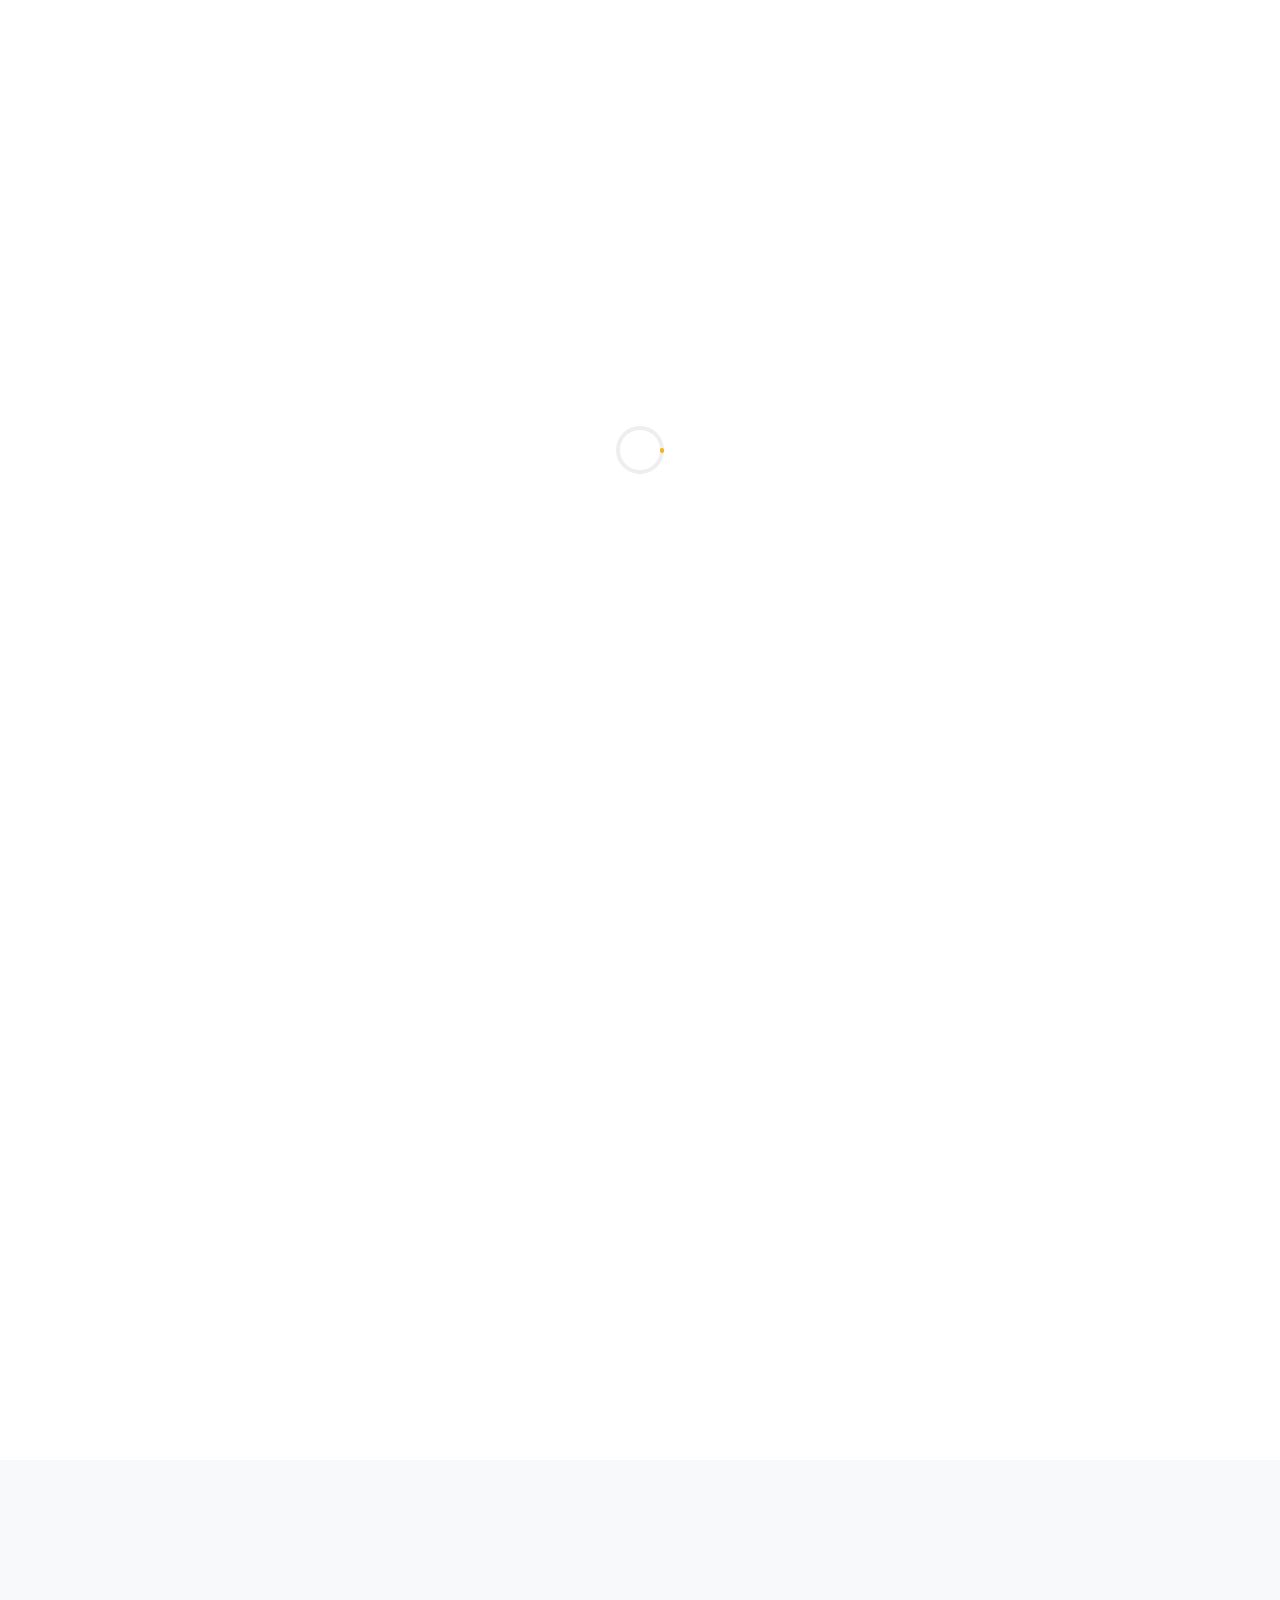
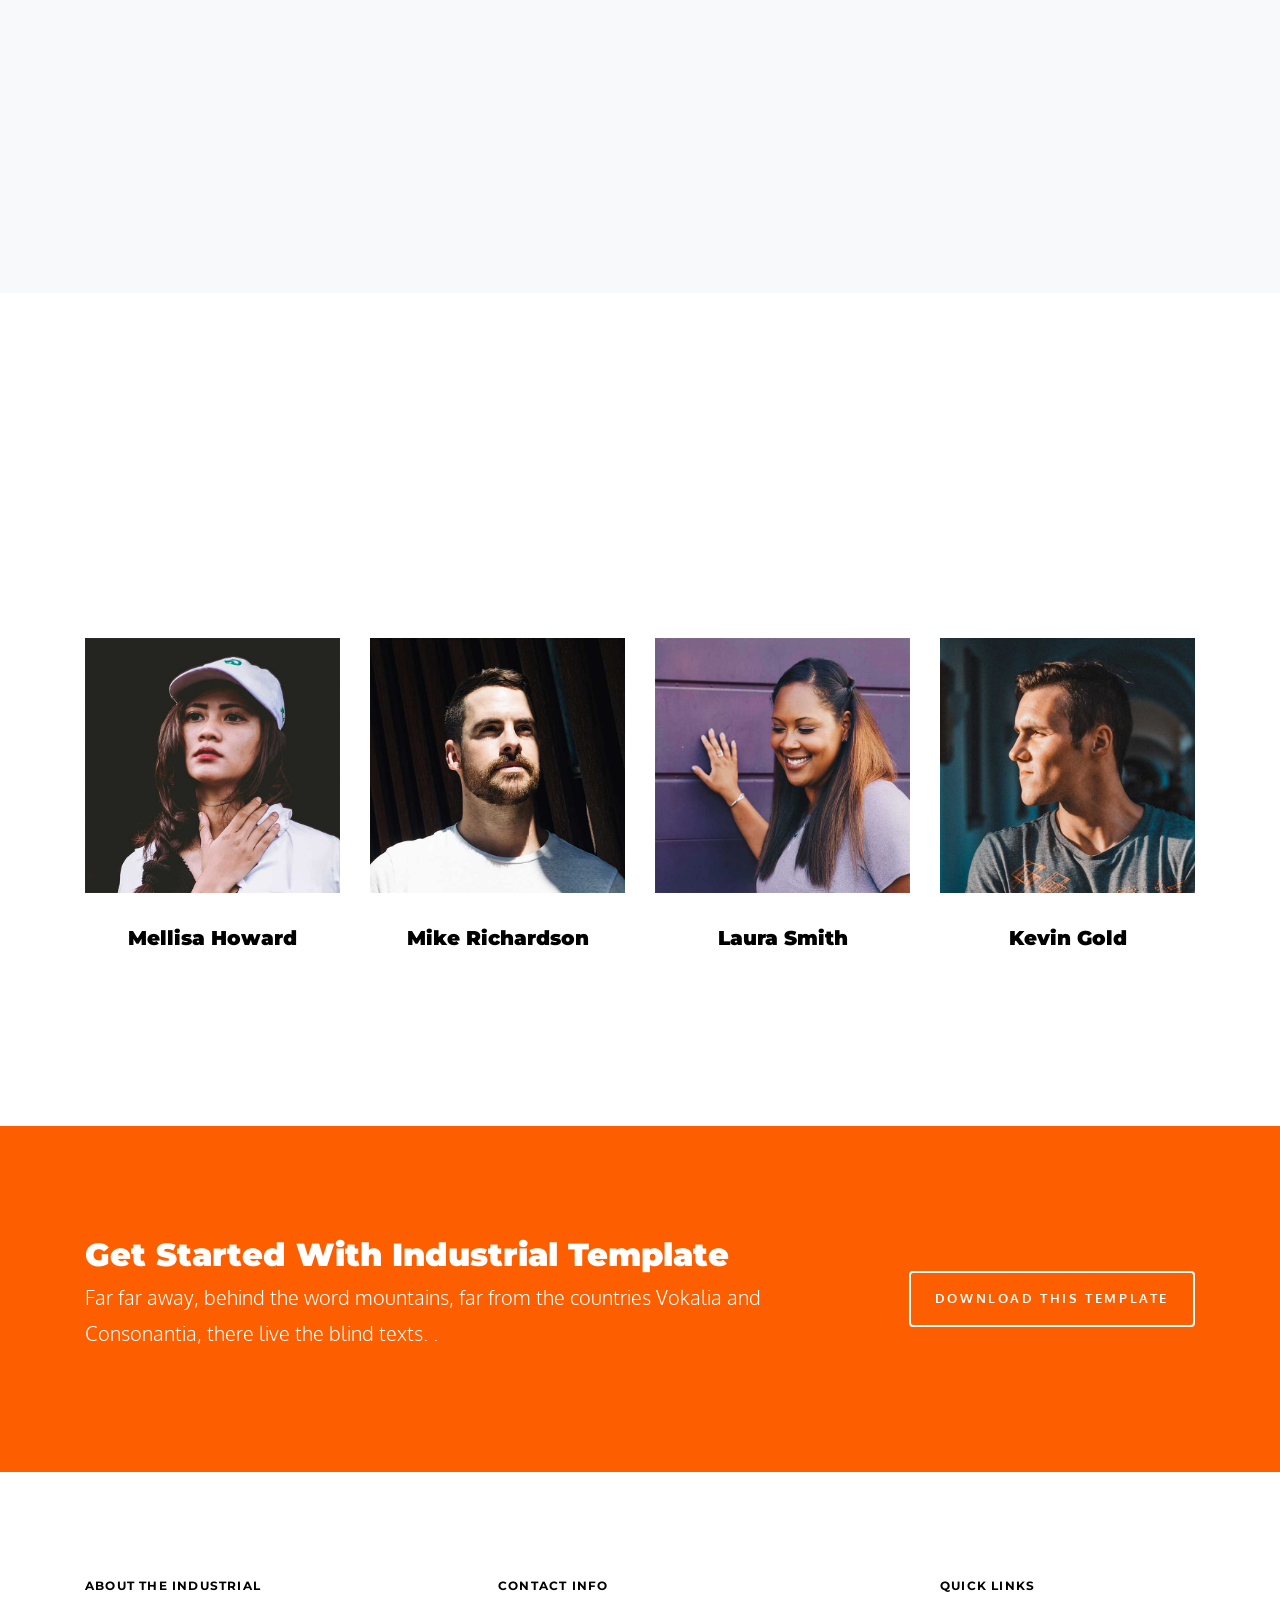
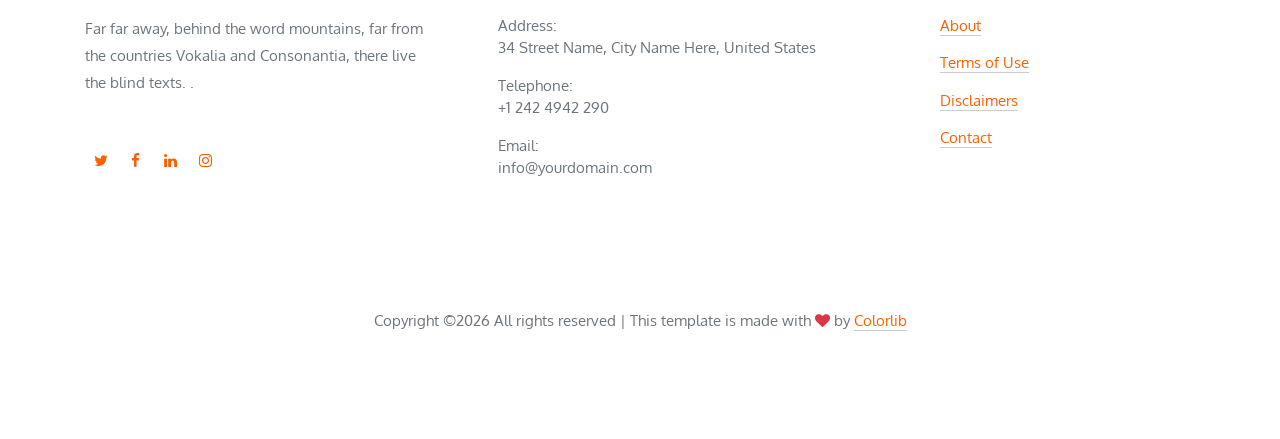
==== about.html @ 6ce6ec48 "commit for host page trial 3" ====
<!DOCTYPE html>
<html lang="en">
  <head>
    <title>Industrial &mdash; Website Template by Colorlin</title>
    <meta charset="utf-8">
    <meta name="viewport" content="width=device-width, initial-scale=1, shrink-to-fit=no">
    
  

    <link href="https://fonts.googleapis.com/css?family=Montserrat:400,700|Oxygen:400,700" rel="stylesheet">

    <link rel="stylesheet" href="css/animate.css">
    <link rel="stylesheet" href="css/owl.carousel.min.css">
    <link rel="stylesheet" href="css/jquery.fancybox.min.css">

    <link rel="stylesheet" href="fonts/ionicons/css/ionicons.min.css">
    <link rel="stylesheet" href="fonts/fontawesome/css/font-awesome.min.css">

    <!-- Theme Style -->
    <link rel="stylesheet" href="css/style.css">

  </head>
  <body>
    
    <header role="banner">
      <nav class="navbar navbar-expand-lg navbar-dark bg-dark">
        <div class="container-fluid">
          <a class="navbar-brand " href="index.html">Industrial</a>
          <button class="navbar-toggler" type="button" data-toggle="collapse" data-target="#navbarsExample05" aria-controls="navbarsExample05" aria-expanded="false" aria-label="Toggle navigation">
            <span class="navbar-toggler-icon"></span>
          </button>

          <div class="collapse navbar-collapse" id="navbarsExample05">
            <ul class="navbar-nav pl-md-5 ml-auto">
              <li class="nav-item">
                <a class="nav-link" href="index.html">Home</a>
              </li>
              <li class="nav-item">
                <a class="nav-link  active" href="about.html">About</a>
              </li>
              <li class="nav-item">
                <a class="nav-link" href="projects.html">Projects</a>
              </li>
              <li class="nav-item dropdown">
                <a class="nav-link dropdown-toggle" href="services.html" id="dropdown04" data-toggle="dropdown" aria-haspopup="true" aria-expanded="false">Services</a>
                <div class="dropdown-menu" aria-labelledby="dropdown04">
                  <a class="dropdown-item" href="services.html">Architectural Design</a>
                  <a class="dropdown-item" href="services.html">Interior</a>
                  <a class="dropdown-item" href="services.html">Building</a>
                </div>
              </li>
              <li class="nav-item">
                <a class="nav-link" href="blog.html">Blog</a>
              </li>
              <li class="nav-item">
                <a class="nav-link" href="contact.html">Contact</a>
              </li>
            </ul>

            <div class="navbar-nav ml-auto">
              <form method="post" class="search-form">
                <span class="icon ion ion-search"></span>
                <input type="text" class="form-control" placeholder="Search...">
              </form>
            </div>
            
          </div>
        </div>
      </nav>
    </header>
    <!-- END header -->

    <div class="top-shadow"></div>
    
    <div class="inner-page">
    <div class="slider-item" style="background-image: url('images/industrial_hero_3.jpg');">
        
        <div class="container">
          <div class="row slider-text align-items-center justify-content-center">
            <div class="col-md-8 text-center col-sm-12 element-animate pt-5">
              <h1 class="pt-5"><span>About Us</span></h1>
              <p class="mb-5 w-75">Lorem ipsum dolor sit amet, consectetur adipisicing elit. Vero sit, saepe? Rem, libero repellendus eum.</p>
            </div>
          </div>
        </div>

      </div>
    </div>
    
    

    <section>
      <div class="half d-lg-flex d-block">
        <div class="image element-animate" data-animate-effect="fadeIn" style="background-image: url('images/industrial_hero_1.jpg')"></div>
        <div class="text text-center element-animate">
          <h3 class="mb-4">Our Mission</h3>
          <p class="mb-5">Far far away, behind the word mountains, far from the countries Vokalia and Consonantia, there live the blind texts. Separated they live in Bookmarksgrove right at the coast of the Semantics, a large language ocean.</p>
          <p><a href="#" class="btn btn-primary btn-sm px-3 py-2">Learn More</a></p>
        </div>
      </div>

      <div class="half d-lg-flex d-block">
        <div class="image order-2 element-animate" data-animate-effect="fadeIn" style="background-image: url('images/industrial_hero_2.jpg')"></div>
        <div class="text text-center element-animate">
          <h3 class="mb-4">Company History</h3>
          <p class="mb-5">Far far away, behind the word mountains, far from the countries Vokalia and Consonantia, there live the blind texts. Separated they live in Bookmarksgrove right at the coast of the Semantics, a large language ocean.</p>
          
          <p><a href="#" class="btn btn-primary btn-sm px-3 py-2">Learn More</a></p>
        </div>
      </div>

    </section>

    <section class="section bg-light">
      <div class="container">
        <div class="row">
          <div class="col-md-6 col-lg-4 element-animate ">
            <div class="media block-6 d-block text-center">
              <div class="icon mb-3"><span class="ion-android-notifications text-primary"></span></div>
              <div class="media-body">
                <h3 class="heading">Modern Design</h3>
                <p>Even the all-powerful Pointing has no control about the blind texts it is an almost unorthographic.</p>
              </div>
            </div>  

          </div>
          <div class="col-md-6 col-lg-4 element-animate ">
            <div class="media block-6 d-block text-center">
              <div class="icon mb-3"><span class="ion-heart text-primary"></span></div>
              <div class="media-body">
                <h3 class="heading">Built With Passion</h3>
                <p>Even the all-powerful Pointing has no control about the blind texts it is an almost unorthographic.</p>
              </div>
            </div> 

          </div>
          <div class="col-md-6 col-lg-4 element-animate ">
            <div class="media block-6 d-block text-center">
              <div class="icon mb-3"><span class="ion-flash text-primary"></span></div>
              <div class="media-body">
                <h3 class="heading">Fast Loading</h3>
                <p>Even the all-powerful Pointing has no control about the blind texts it is an almost unorthographic.</p>
              </div>
            </div> 

          </div>
        </div>
      </div>
    </section>
    <!-- END section -->

    
    
    <section class="section">
      <div class="container">
        <div class="row justify-content-center mb-5 element-animate">
          <div class="col-md-8 text-center">
            <h2 class="heading mb-4">Meet The Team</h2>
            <p class="mb-5 lead">Far far away, behind the word mountains, far from the countries Vokalia and Consonantia, there live the blind texts. Separated they live in Bookmarksgrove.</p>
          </div>
        </div>
        <div class="row">
          <div class="col-lg-3">
            <div class="media d-block media-custom text-center">
              <a href="#"><img src="images/person_1.jpg" alt="Image Placeholder" class="img-fluid"></a>
              <div class="media-body">
                <h3 class="mt-0 text-black">Mellisa Howard</h3>
              </div>
            </div>
          </div>
          <div class="col-lg-3">
            <div class="media d-block media-custom text-center">
              <a href="#"><img src="images/person_2.jpg" alt="Image Placeholder" class="img-fluid"></a>
              <div class="media-body">
                <h3 class="mt-0 text-black">Mike Richardson</h3>
              </div>
            </div>
          </div>
          <div class="col-lg-3">
            <div class="media d-block media-custom text-center">
              <a href="#"><img src="images/person_4.jpg" alt="Image Placeholder" class="img-fluid"></a>
              <div class="media-body">
                <h3 class="mt-0 text-black">Laura Smith</h3>
              </div>
            </div>
          </div>
          <div class="col-lg-3">
            <div class="media d-block media-custom text-center">
              <a href="#"><img src="images/person_3.jpg" alt="Image Placeholder" class="img-fluid"></a>
              <div class="media-body">
                <h3 class="mt-0 text-black">Kevin Gold</h3>
              </div>
            </div>
          </div>
        </div>
        
      </div>
    </section>
    <!-- END section -->

    <section class="section bg-primary">
      <div class="container">
        <div class="row align-items-center">
          <div class="col-lg-8">
            <h2 class="text-white mb-0">Get Started With Industrial Template</h2>
            <p class="text-white lead">Far far away, behind the word mountains, far from the countries Vokalia and Consonantia, there live the blind texts. .</p>
          </div>
          <div class="col-lg-4 text-lg-right">
            <a href="#" class="btn btn-outline-white px-4 py-3">Download This Template</a>
          </div>
        </div>
      </div>
    </section>
    <footer class="site-footer" role="contentinfo">
      <div class="container">
        <div class="row mb-5">
          <div class="col-md-4 mb-5">
            <h3>About The Industrial</h3>
            <p class="mb-5">Far far away, behind the word mountains, far from the countries Vokalia and Consonantia, there live the blind texts. .</p>
            <ul class="list-unstyled footer-link d-flex footer-social">
              <li><a href="#" class="p-2"><span class="fa fa-twitter"></span></a></li>
              <li><a href="#" class="p-2"><span class="fa fa-facebook"></span></a></li>
              <li><a href="#" class="p-2"><span class="fa fa-linkedin"></span></a></li>
              <li><a href="#" class="p-2"><span class="fa fa-instagram"></span></a></li>
            </ul>

          </div>
          <div class="col-md-5 mb-5 pl-md-5">
            <h3>Contact Info</h3>
            <ul class="list-unstyled footer-link">
              <li class="d-block">
                <span class="d-block">Address:</span>
                <span >34 Street Name, City Name Here, United States</span></li>
              <li class="d-block"><span class="d-block">Telephone:</span><span >+1 242 4942 290</span></li>
              <li class="d-block"><span class="d-block">Email:</span><span >info@yourdomain.com</span></li>
            </ul>
          </div>
          <div class="col-md-3 mb-5">
            <h3>Quick Links</h3>
            <ul class="list-unstyled footer-link">
              <li><a href="#">About</a></li>
              <li><a href="#">Terms of Use</a></li>
              <li><a href="#">Disclaimers</a></li>
              <li><a href="#">Contact</a></li>
            </ul>
          </div>
          <div class="col-md-3">
          
          </div>
        </div>
        <div class="row">
          <div class="col-12 text-md-center text-left">
             <p class="copyright">
            <!-- Link back to Colorlib can't be removed. Template is licensed under CC BY 3.0. -->
            Copyright &copy;<script>document.write(new Date().getFullYear());</script> All rights reserved | This template is made with <i class="fa fa-heart text-danger" aria-hidden="true"></i> by <a href="https://colorlib.com" target="_blank" >Colorlib</a>
            <!-- Link back to Colorlib can't be removed. Template is licensed under CC BY 3.0. -->
            </p>
          </div>
        </div>
      </div>
    </footer>
    <!-- END footer -->

    <!-- loader -->
    <div id="loader" class="show fullscreen"><svg class="circular" width="48px" height="48px"><circle class="path-bg" cx="24" cy="24" r="22" fill="none" stroke-width="4" stroke="#eeeeee"/><circle class="path" cx="24" cy="24" r="22" fill="none" stroke-width="4" stroke-miterlimit="10" stroke="#f4b214"/></svg></div>

    <script src="js/jquery-3.2.1.min.js"></script>
    <script src="js/popper.min.js"></script>
    <script src="js/bootstrap.min.js"></script>
    <script src="js/owl.carousel.min.js"></script>
    <script src="js/jquery.waypoints.min.js"></script>
    <script src="js/jquery.fancybox.min.js"></script>
    <script src="js/main.js"></script>

    <script src="js/main.js"></script>
  
  </body>
</html>
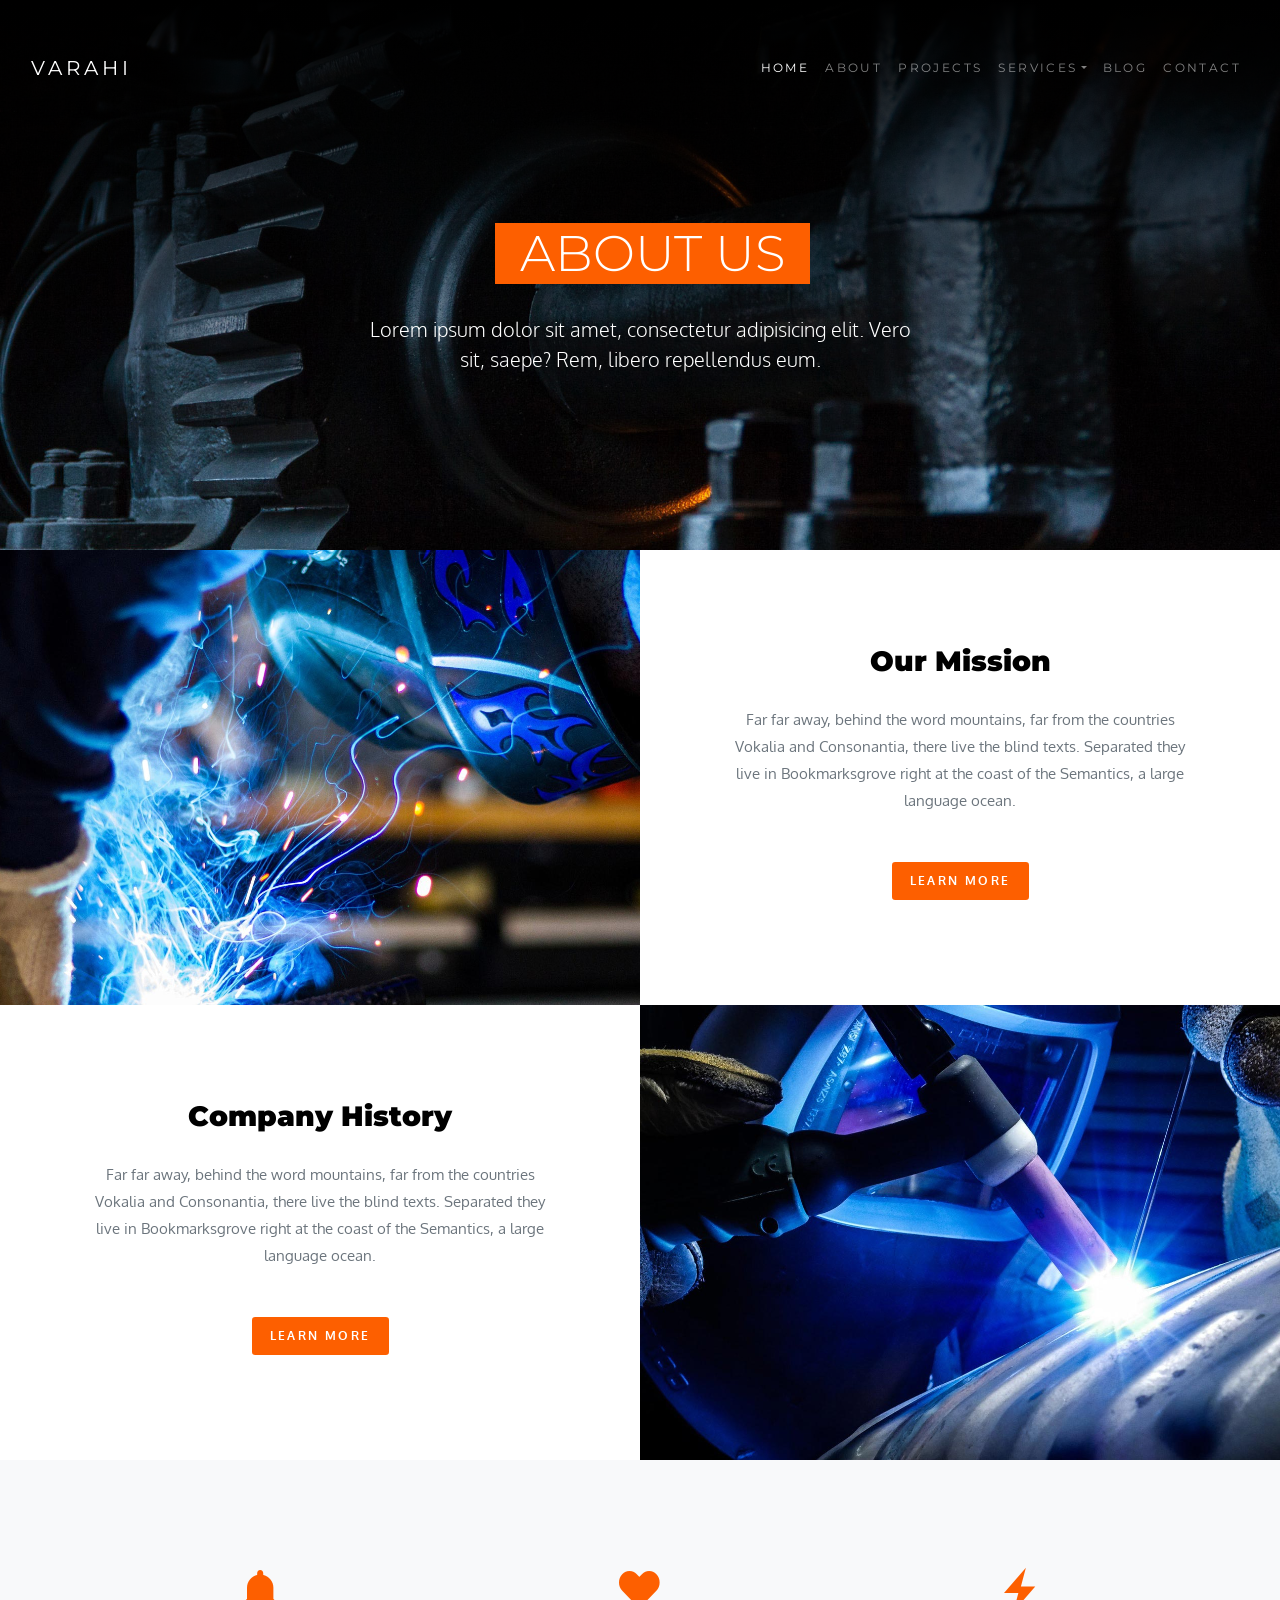
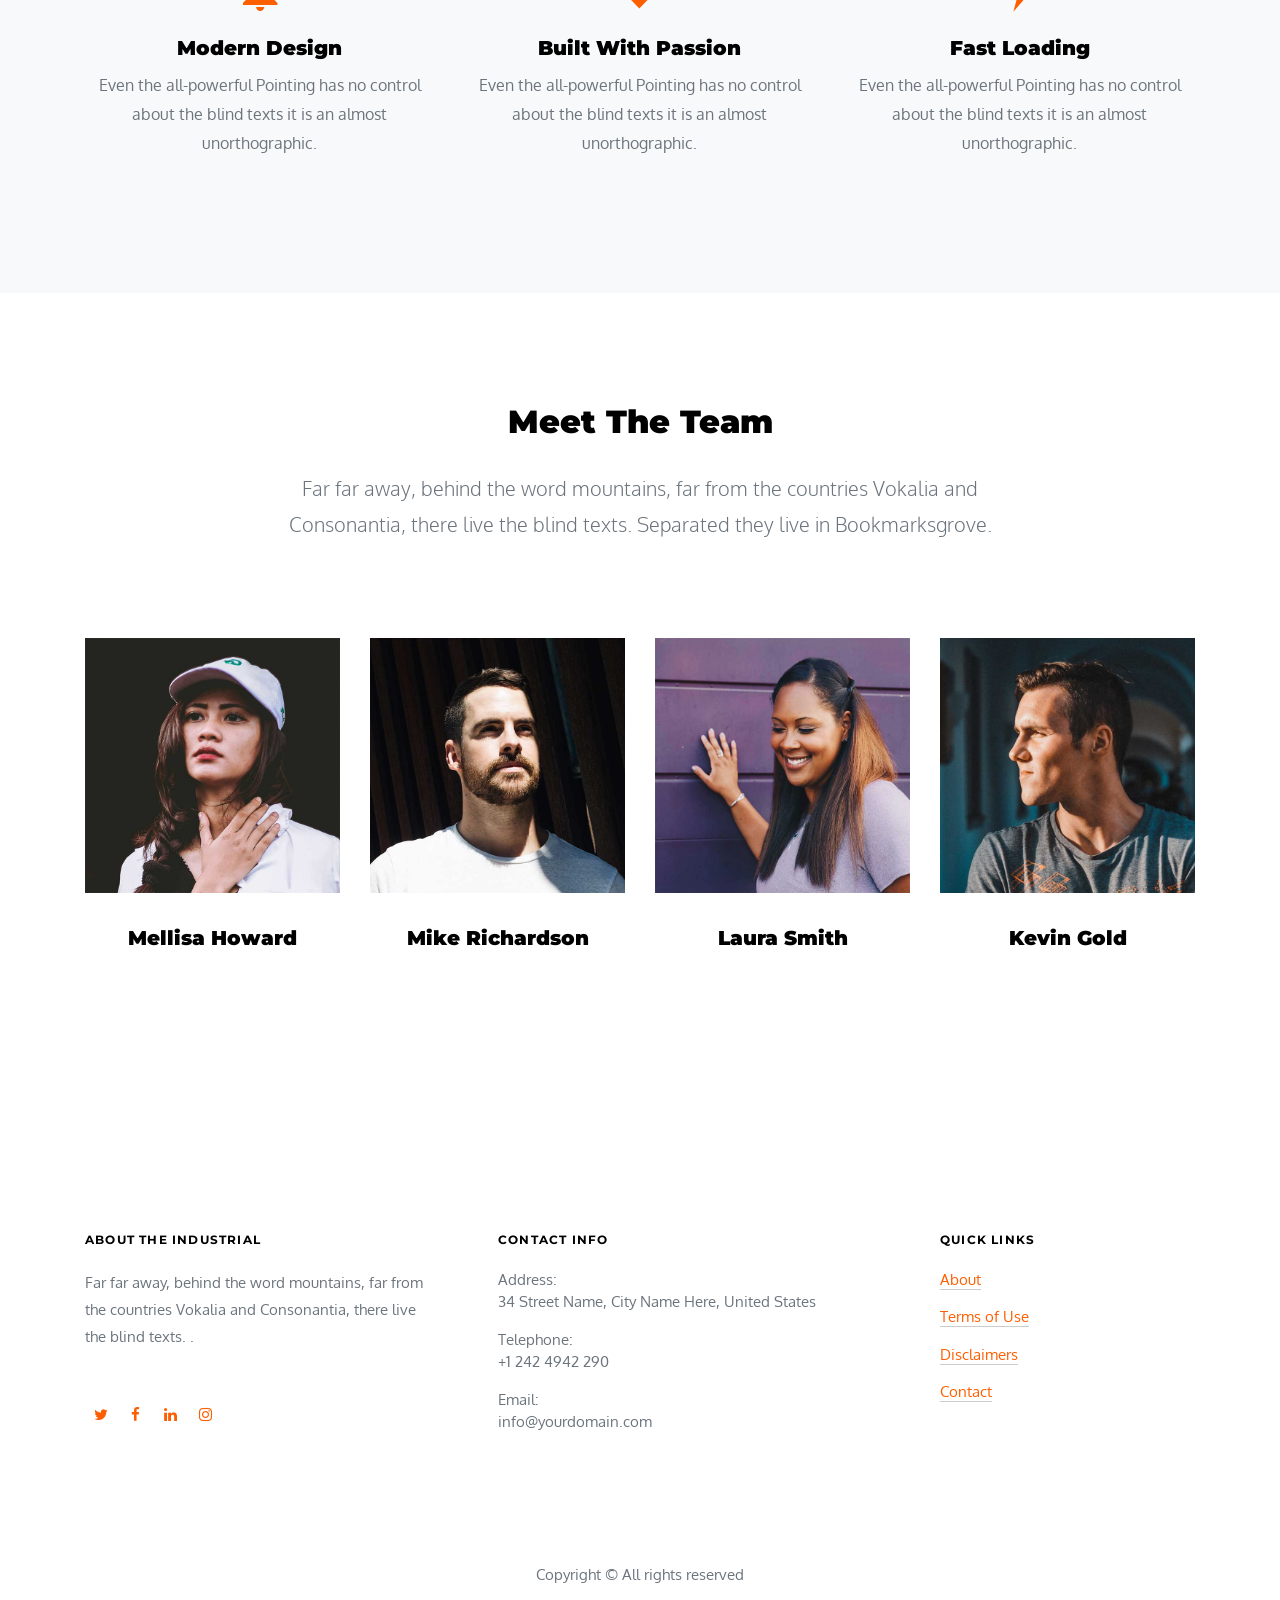
==== commit f71c8126: "create components for html pages" ====
--- a/about.html
+++ b/about.html
@@ -2,167 +2,167 @@
 <html lang="en">
   <head>
     <title>Industrial &mdash; Website Template by Colorlin</title>
-    <meta charset="utf-8">
-    <meta name="viewport" content="width=device-width, initial-scale=1, shrink-to-fit=no">
-    
-  
-
-    <link href="https://fonts.googleapis.com/css?family=Montserrat:400,700|Oxygen:400,700" rel="stylesheet">
-
-    <link rel="stylesheet" href="css/animate.css">
-    <link rel="stylesheet" href="css/owl.carousel.min.css">
-    <link rel="stylesheet" href="css/jquery.fancybox.min.css">
-
-    <link rel="stylesheet" href="fonts/ionicons/css/ionicons.min.css">
-    <link rel="stylesheet" href="fonts/fontawesome/css/font-awesome.min.css">
+    <meta charset="utf-8" />
+    <meta
+      name="viewport"
+      content="width=device-width, initial-scale=1, shrink-to-fit=no"
+    />
+
+    <link
+      href="https://fonts.googleapis.com/css?family=Montserrat:400,700|Oxygen:400,700"
+      rel="stylesheet"
+    />
+
+    <link rel="stylesheet" href="css/animate.css" />
+    <link rel="stylesheet" href="css/owl.carousel.min.css" />
+    <link rel="stylesheet" href="css/jquery.fancybox.min.css" />
+
+    <link rel="stylesheet" href="fonts/ionicons/css/ionicons.min.css" />
+    <link rel="stylesheet" href="fonts/fontawesome/css/font-awesome.min.css" />
 
     <!-- Theme Style -->
-    <link rel="stylesheet" href="css/style.css">
-
+    <link rel="stylesheet" href="css/style.css" />
   </head>
   <body>
-    
-    <header role="banner">
-      <nav class="navbar navbar-expand-lg navbar-dark bg-dark">
-        <div class="container-fluid">
-          <a class="navbar-brand " href="index.html">Industrial</a>
-          <button class="navbar-toggler" type="button" data-toggle="collapse" data-target="#navbarsExample05" aria-controls="navbarsExample05" aria-expanded="false" aria-label="Toggle navigation">
-            <span class="navbar-toggler-icon"></span>
-          </button>
-
-          <div class="collapse navbar-collapse" id="navbarsExample05">
-            <ul class="navbar-nav pl-md-5 ml-auto">
-              <li class="nav-item">
-                <a class="nav-link" href="index.html">Home</a>
-              </li>
-              <li class="nav-item">
-                <a class="nav-link  active" href="about.html">About</a>
-              </li>
-              <li class="nav-item">
-                <a class="nav-link" href="projects.html">Projects</a>
-              </li>
-              <li class="nav-item dropdown">
-                <a class="nav-link dropdown-toggle" href="services.html" id="dropdown04" data-toggle="dropdown" aria-haspopup="true" aria-expanded="false">Services</a>
-                <div class="dropdown-menu" aria-labelledby="dropdown04">
-                  <a class="dropdown-item" href="services.html">Architectural Design</a>
-                  <a class="dropdown-item" href="services.html">Interior</a>
-                  <a class="dropdown-item" href="services.html">Building</a>
-                </div>
-              </li>
-              <li class="nav-item">
-                <a class="nav-link" href="blog.html">Blog</a>
-              </li>
-              <li class="nav-item">
-                <a class="nav-link" href="contact.html">Contact</a>
-              </li>
-            </ul>
-
-            <div class="navbar-nav ml-auto">
-              <form method="post" class="search-form">
-                <span class="icon ion ion-search"></span>
-                <input type="text" class="form-control" placeholder="Search...">
-              </form>
-            </div>
-            
-          </div>
-        </div>
-      </nav>
-    </header>
-    <!-- END header -->
+    <div id="header-placeholder"></div>
 
     <div class="top-shadow"></div>
-    
+
     <div class="inner-page">
-    <div class="slider-item" style="background-image: url('images/industrial_hero_3.jpg');">
-        
+      <div
+        class="slider-item"
+        style="background-image: url('images/industrial_hero_3.jpg')"
+      >
         <div class="container">
-          <div class="row slider-text align-items-center justify-content-center">
+          <div
+            class="row slider-text align-items-center justify-content-center"
+          >
             <div class="col-md-8 text-center col-sm-12 element-animate pt-5">
               <h1 class="pt-5"><span>About Us</span></h1>
-              <p class="mb-5 w-75">Lorem ipsum dolor sit amet, consectetur adipisicing elit. Vero sit, saepe? Rem, libero repellendus eum.</p>
-            </div>
-          </div>
-        </div>
-
+              <p class="mb-5 w-75">
+                Lorem ipsum dolor sit amet, consectetur adipisicing elit. Vero
+                sit, saepe? Rem, libero repellendus eum.
+              </p>
+            </div>
+          </div>
+        </div>
       </div>
     </div>
-    
-    
 
     <section>
       <div class="half d-lg-flex d-block">
-        <div class="image element-animate" data-animate-effect="fadeIn" style="background-image: url('images/industrial_hero_1.jpg')"></div>
+        <div
+          class="image element-animate"
+          data-animate-effect="fadeIn"
+          style="background-image: url('images/industrial_hero_1.jpg')"
+        ></div>
         <div class="text text-center element-animate">
           <h3 class="mb-4">Our Mission</h3>
-          <p class="mb-5">Far far away, behind the word mountains, far from the countries Vokalia and Consonantia, there live the blind texts. Separated they live in Bookmarksgrove right at the coast of the Semantics, a large language ocean.</p>
-          <p><a href="#" class="btn btn-primary btn-sm px-3 py-2">Learn More</a></p>
+          <p class="mb-5">
+            Far far away, behind the word mountains, far from the countries
+            Vokalia and Consonantia, there live the blind texts. Separated they
+            live in Bookmarksgrove right at the coast of the Semantics, a large
+            language ocean.
+          </p>
+          <p>
+            <a href="#" class="btn btn-primary btn-sm px-3 py-2">Learn More</a>
+          </p>
         </div>
       </div>
 
       <div class="half d-lg-flex d-block">
-        <div class="image order-2 element-animate" data-animate-effect="fadeIn" style="background-image: url('images/industrial_hero_2.jpg')"></div>
+        <div
+          class="image order-2 element-animate"
+          data-animate-effect="fadeIn"
+          style="background-image: url('images/industrial_hero_2.jpg')"
+        ></div>
         <div class="text text-center element-animate">
           <h3 class="mb-4">Company History</h3>
-          <p class="mb-5">Far far away, behind the word mountains, far from the countries Vokalia and Consonantia, there live the blind texts. Separated they live in Bookmarksgrove right at the coast of the Semantics, a large language ocean.</p>
-          
-          <p><a href="#" class="btn btn-primary btn-sm px-3 py-2">Learn More</a></p>
-        </div>
-      </div>
-
+          <p class="mb-5">
+            Far far away, behind the word mountains, far from the countries
+            Vokalia and Consonantia, there live the blind texts. Separated they
+            live in Bookmarksgrove right at the coast of the Semantics, a large
+            language ocean.
+          </p>
+
+          <p>
+            <a href="#" class="btn btn-primary btn-sm px-3 py-2">Learn More</a>
+          </p>
+        </div>
+      </div>
     </section>
 
     <section class="section bg-light">
       <div class="container">
         <div class="row">
-          <div class="col-md-6 col-lg-4 element-animate ">
+          <div class="col-md-6 col-lg-4 element-animate">
             <div class="media block-6 d-block text-center">
-              <div class="icon mb-3"><span class="ion-android-notifications text-primary"></span></div>
+              <div class="icon mb-3">
+                <span class="ion-android-notifications text-primary"></span>
+              </div>
               <div class="media-body">
                 <h3 class="heading">Modern Design</h3>
-                <p>Even the all-powerful Pointing has no control about the blind texts it is an almost unorthographic.</p>
-              </div>
-            </div>  
-
-          </div>
-          <div class="col-md-6 col-lg-4 element-animate ">
+                <p>
+                  Even the all-powerful Pointing has no control about the blind
+                  texts it is an almost unorthographic.
+                </p>
+              </div>
+            </div>
+          </div>
+          <div class="col-md-6 col-lg-4 element-animate">
             <div class="media block-6 d-block text-center">
-              <div class="icon mb-3"><span class="ion-heart text-primary"></span></div>
+              <div class="icon mb-3">
+                <span class="ion-heart text-primary"></span>
+              </div>
               <div class="media-body">
                 <h3 class="heading">Built With Passion</h3>
-                <p>Even the all-powerful Pointing has no control about the blind texts it is an almost unorthographic.</p>
-              </div>
-            </div> 
-
-          </div>
-          <div class="col-md-6 col-lg-4 element-animate ">
+                <p>
+                  Even the all-powerful Pointing has no control about the blind
+                  texts it is an almost unorthographic.
+                </p>
+              </div>
+            </div>
+          </div>
+          <div class="col-md-6 col-lg-4 element-animate">
             <div class="media block-6 d-block text-center">
-              <div class="icon mb-3"><span class="ion-flash text-primary"></span></div>
+              <div class="icon mb-3">
+                <span class="ion-flash text-primary"></span>
+              </div>
               <div class="media-body">
                 <h3 class="heading">Fast Loading</h3>
-                <p>Even the all-powerful Pointing has no control about the blind texts it is an almost unorthographic.</p>
-              </div>
-            </div> 
-
+                <p>
+                  Even the all-powerful Pointing has no control about the blind
+                  texts it is an almost unorthographic.
+                </p>
+              </div>
+            </div>
           </div>
         </div>
       </div>
     </section>
     <!-- END section -->
 
-    
-    
     <section class="section">
       <div class="container">
         <div class="row justify-content-center mb-5 element-animate">
           <div class="col-md-8 text-center">
             <h2 class="heading mb-4">Meet The Team</h2>
-            <p class="mb-5 lead">Far far away, behind the word mountains, far from the countries Vokalia and Consonantia, there live the blind texts. Separated they live in Bookmarksgrove.</p>
+            <p class="mb-5 lead">
+              Far far away, behind the word mountains, far from the countries
+              Vokalia and Consonantia, there live the blind texts. Separated
+              they live in Bookmarksgrove.
+            </p>
           </div>
         </div>
         <div class="row">
           <div class="col-lg-3">
             <div class="media d-block media-custom text-center">
-              <a href="#"><img src="images/person_1.jpg" alt="Image Placeholder" class="img-fluid"></a>
+              <a href="#"
+                ><img
+                  src="images/person_1.jpg"
+                  alt="Image Placeholder"
+                  class="img-fluid"
+              /></a>
               <div class="media-body">
                 <h3 class="mt-0 text-black">Mellisa Howard</h3>
               </div>
@@ -170,7 +170,12 @@
           </div>
           <div class="col-lg-3">
             <div class="media d-block media-custom text-center">
-              <a href="#"><img src="images/person_2.jpg" alt="Image Placeholder" class="img-fluid"></a>
+              <a href="#"
+                ><img
+                  src="images/person_2.jpg"
+                  alt="Image Placeholder"
+                  class="img-fluid"
+              /></a>
               <div class="media-body">
                 <h3 class="mt-0 text-black">Mike Richardson</h3>
               </div>
@@ -178,7 +183,12 @@
           </div>
           <div class="col-lg-3">
             <div class="media d-block media-custom text-center">
-              <a href="#"><img src="images/person_4.jpg" alt="Image Placeholder" class="img-fluid"></a>
+              <a href="#"
+                ><img
+                  src="images/person_4.jpg"
+                  alt="Image Placeholder"
+                  class="img-fluid"
+              /></a>
               <div class="media-body">
                 <h3 class="mt-0 text-black">Laura Smith</h3>
               </div>
@@ -186,83 +196,25 @@
           </div>
           <div class="col-lg-3">
             <div class="media d-block media-custom text-center">
-              <a href="#"><img src="images/person_3.jpg" alt="Image Placeholder" class="img-fluid"></a>
+              <a href="#"
+                ><img
+                  src="images/person_3.jpg"
+                  alt="Image Placeholder"
+                  class="img-fluid"
+              /></a>
               <div class="media-body">
                 <h3 class="mt-0 text-black">Kevin Gold</h3>
               </div>
             </div>
           </div>
         </div>
-        
       </div>
     </section>
     <!-- END section -->
 
-    <section class="section bg-primary">
-      <div class="container">
-        <div class="row align-items-center">
-          <div class="col-lg-8">
-            <h2 class="text-white mb-0">Get Started With Industrial Template</h2>
-            <p class="text-white lead">Far far away, behind the word mountains, far from the countries Vokalia and Consonantia, there live the blind texts. .</p>
-          </div>
-          <div class="col-lg-4 text-lg-right">
-            <a href="#" class="btn btn-outline-white px-4 py-3">Download This Template</a>
-          </div>
-        </div>
-      </div>
-    </section>
-    <footer class="site-footer" role="contentinfo">
-      <div class="container">
-        <div class="row mb-5">
-          <div class="col-md-4 mb-5">
-            <h3>About The Industrial</h3>
-            <p class="mb-5">Far far away, behind the word mountains, far from the countries Vokalia and Consonantia, there live the blind texts. .</p>
-            <ul class="list-unstyled footer-link d-flex footer-social">
-              <li><a href="#" class="p-2"><span class="fa fa-twitter"></span></a></li>
-              <li><a href="#" class="p-2"><span class="fa fa-facebook"></span></a></li>
-              <li><a href="#" class="p-2"><span class="fa fa-linkedin"></span></a></li>
-              <li><a href="#" class="p-2"><span class="fa fa-instagram"></span></a></li>
-            </ul>
-
-          </div>
-          <div class="col-md-5 mb-5 pl-md-5">
-            <h3>Contact Info</h3>
-            <ul class="list-unstyled footer-link">
-              <li class="d-block">
-                <span class="d-block">Address:</span>
-                <span >34 Street Name, City Name Here, United States</span></li>
-              <li class="d-block"><span class="d-block">Telephone:</span><span >+1 242 4942 290</span></li>
-              <li class="d-block"><span class="d-block">Email:</span><span >info@yourdomain.com</span></li>
-            </ul>
-          </div>
-          <div class="col-md-3 mb-5">
-            <h3>Quick Links</h3>
-            <ul class="list-unstyled footer-link">
-              <li><a href="#">About</a></li>
-              <li><a href="#">Terms of Use</a></li>
-              <li><a href="#">Disclaimers</a></li>
-              <li><a href="#">Contact</a></li>
-            </ul>
-          </div>
-          <div class="col-md-3">
-          
-          </div>
-        </div>
-        <div class="row">
-          <div class="col-12 text-md-center text-left">
-             <p class="copyright">
-            <!-- Link back to Colorlib can't be removed. Template is licensed under CC BY 3.0. -->
-            Copyright &copy;<script>document.write(new Date().getFullYear());</script> All rights reserved | This template is made with <i class="fa fa-heart text-danger" aria-hidden="true"></i> by <a href="https://colorlib.com" target="_blank" >Colorlib</a>
-            <!-- Link back to Colorlib can't be removed. Template is licensed under CC BY 3.0. -->
-            </p>
-          </div>
-        </div>
-      </div>
-    </footer>
-    <!-- END footer -->
-
-    <!-- loader -->
-    <div id="loader" class="show fullscreen"><svg class="circular" width="48px" height="48px"><circle class="path-bg" cx="24" cy="24" r="22" fill="none" stroke-width="4" stroke="#eeeeee"/><circle class="path" cx="24" cy="24" r="22" fill="none" stroke-width="4" stroke-miterlimit="10" stroke="#f4b214"/></svg></div>
+    <div id="footer-placeholder"></div>
+
+    <div id="loader-placeholder"></div>
 
     <script src="js/jquery-3.2.1.min.js"></script>
     <script src="js/popper.min.js"></script>
@@ -273,6 +225,5 @@
     <script src="js/main.js"></script>
 
     <script src="js/main.js"></script>
-  
   </body>
-</html>+</html>
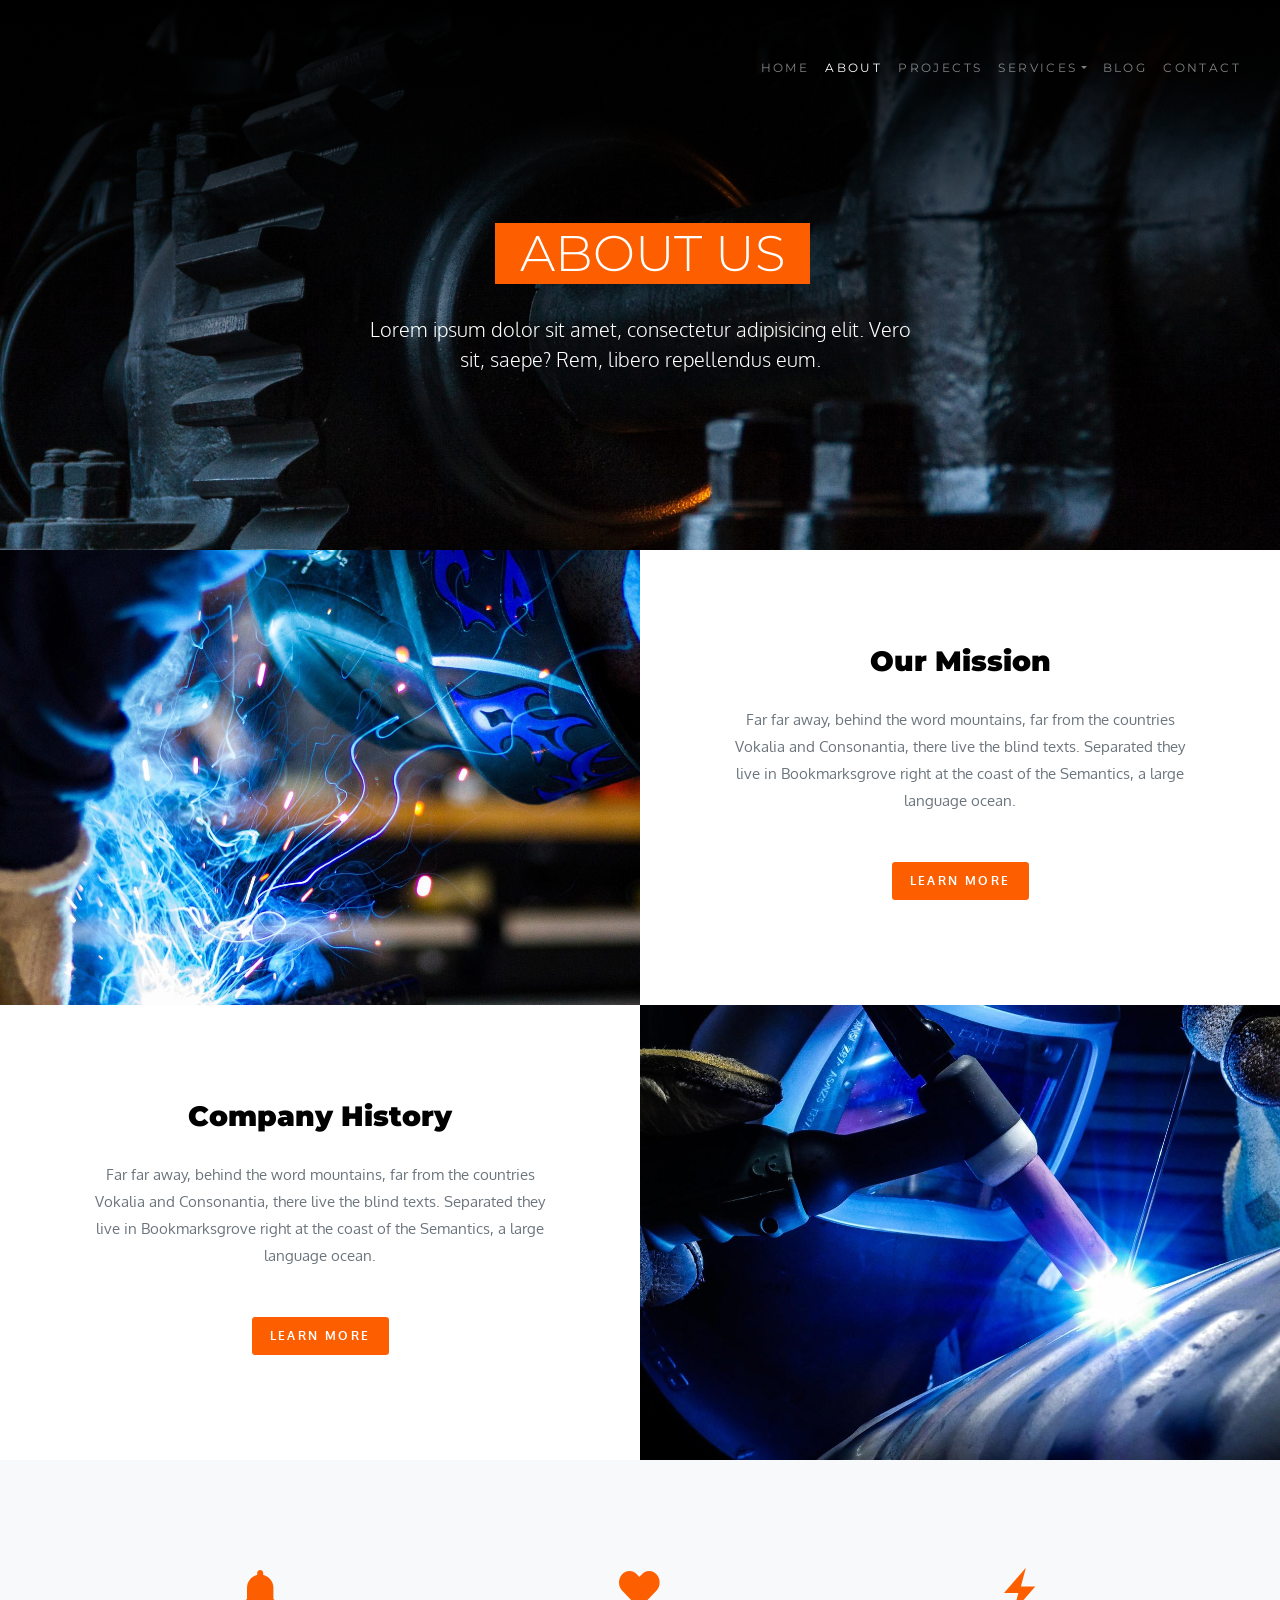
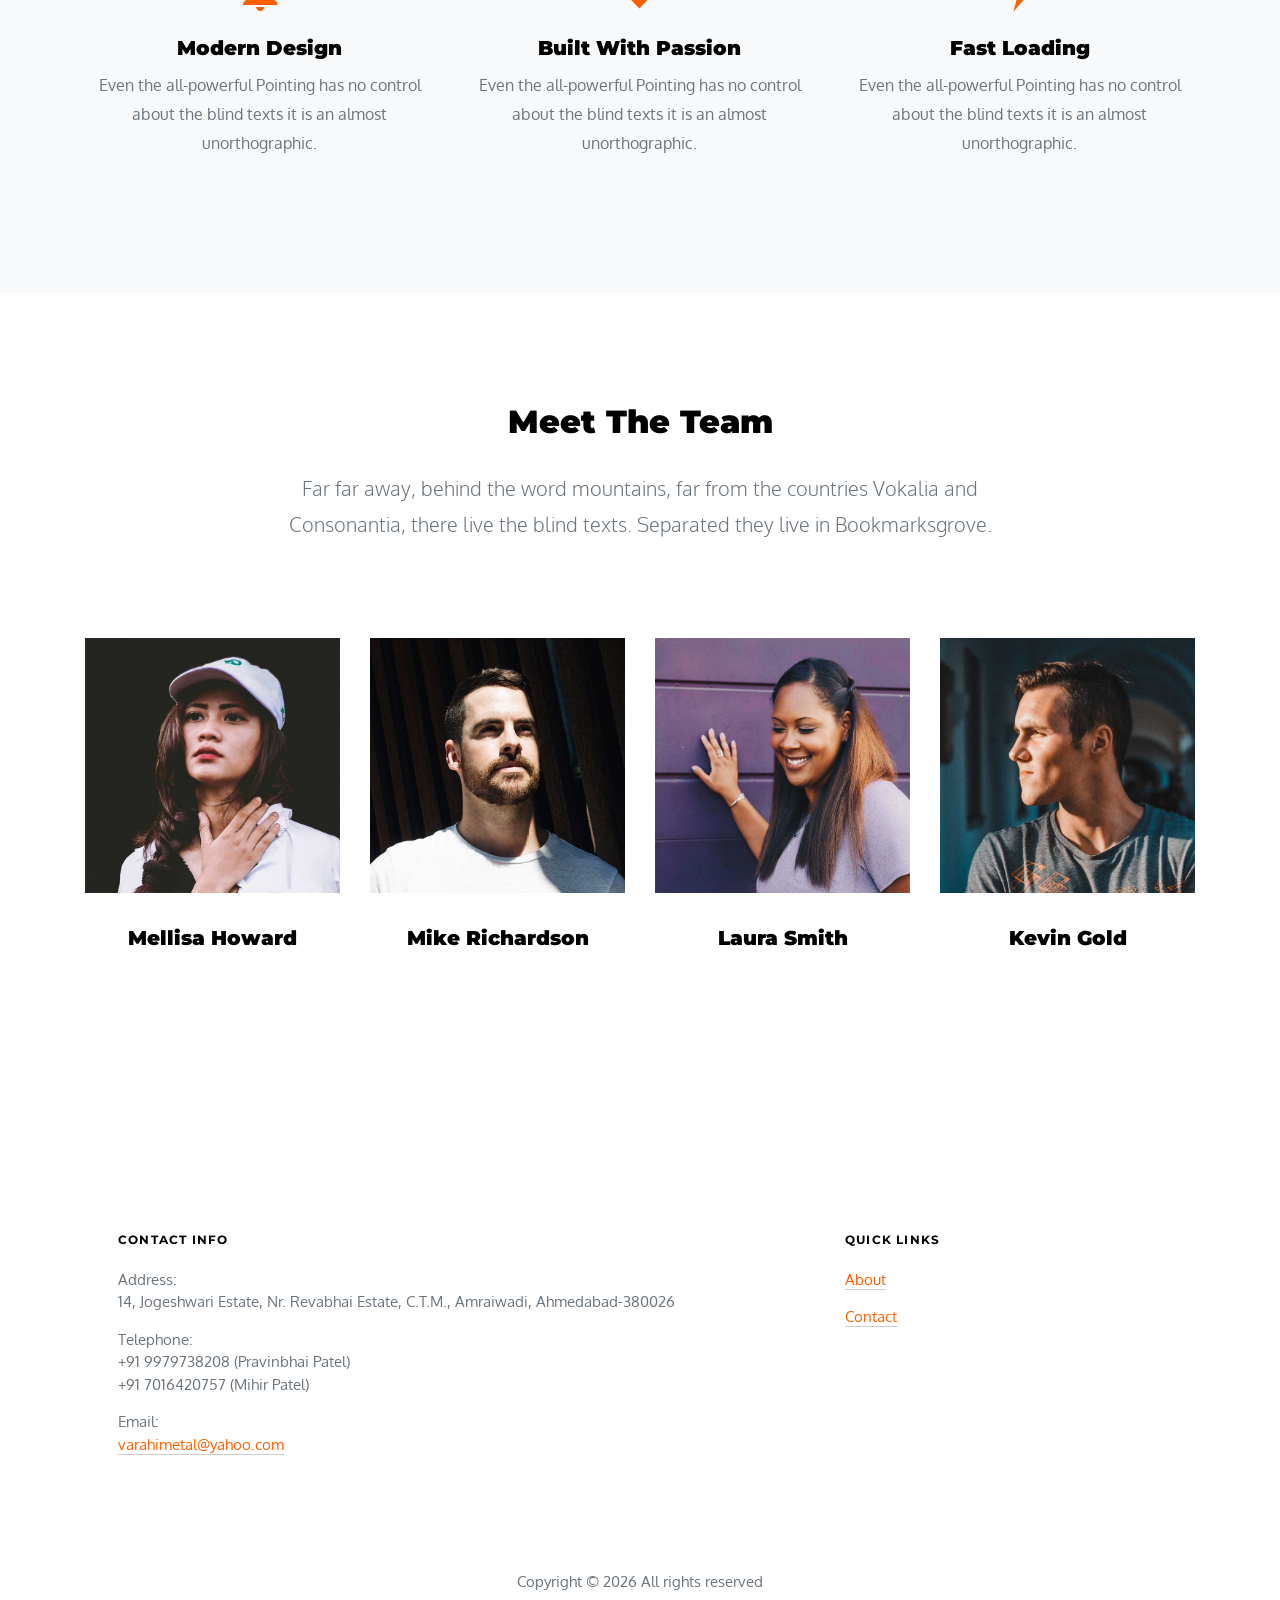
==== commit 1a5b883c: "update contact page complete" ====
--- a/about.html
+++ b/about.html
@@ -1,7 +1,7 @@
 <!DOCTYPE html>
 <html lang="en">
   <head>
-    <title>Industrial &mdash; Website Template by Colorlin</title>
+    <title>About Us</title>
     <meta charset="utf-8" />
     <meta
       name="viewport"
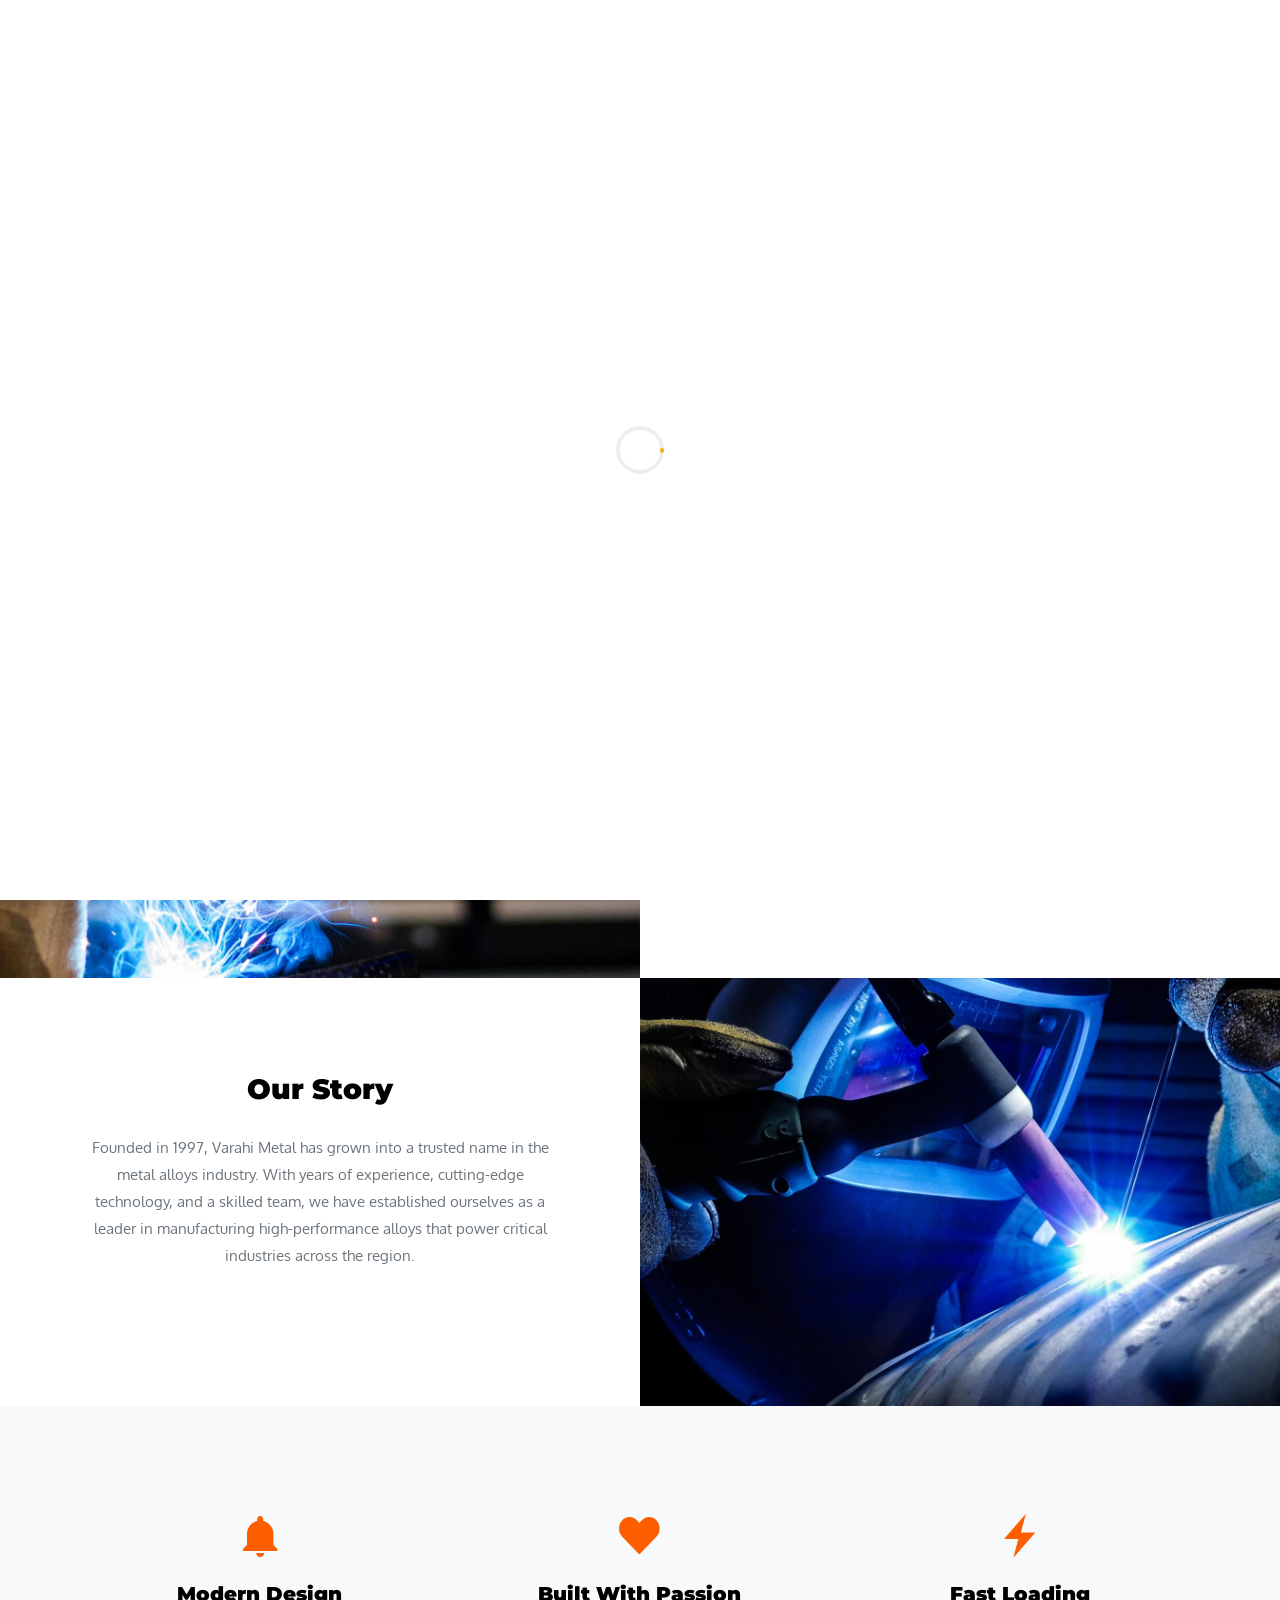
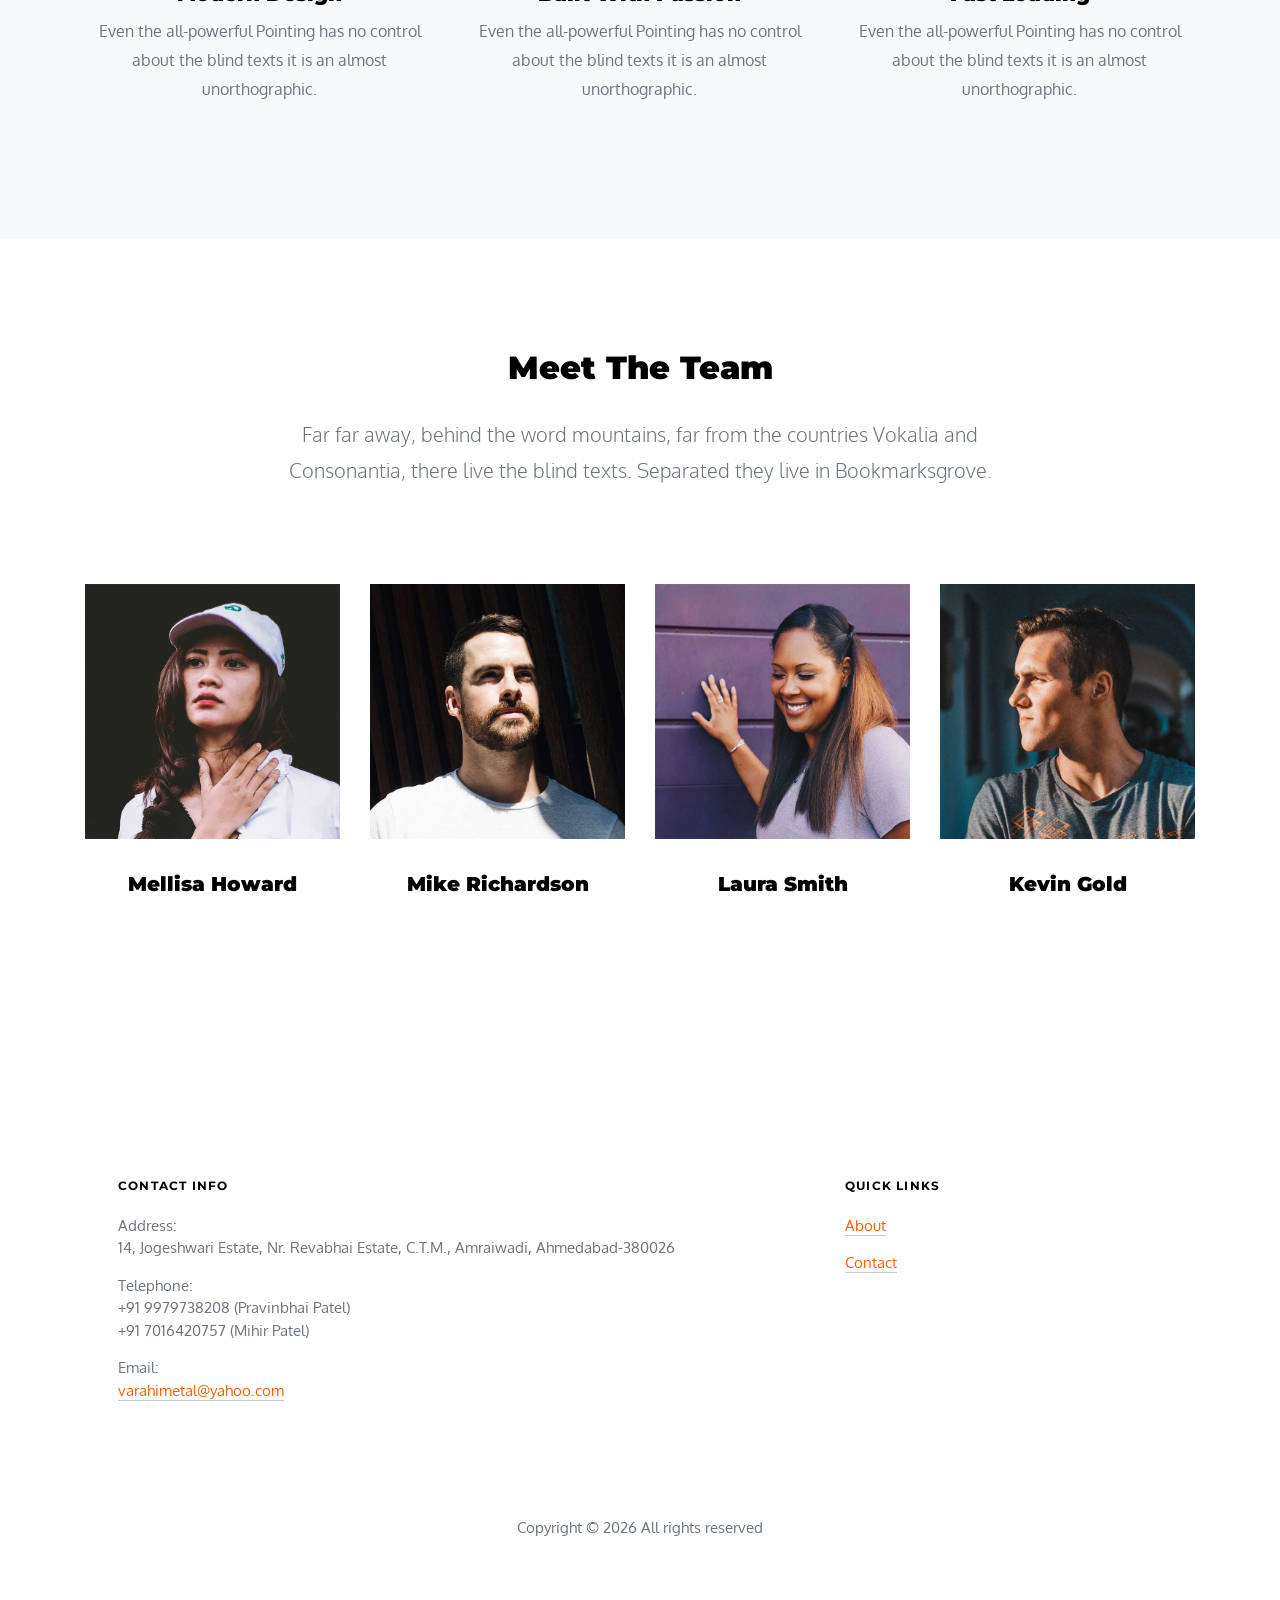
==== commit 5b64aa32: "about us & contact us index inProgress page done" ====
--- a/about.html
+++ b/about.html
@@ -22,6 +22,7 @@
 
     <!-- Theme Style -->
     <link rel="stylesheet" href="css/style.css" />
+    <link rel="stylesheet" href="css/custom.css" />
   </head>
   <body>
     <div id="header-placeholder"></div>
@@ -40,8 +41,10 @@
             <div class="col-md-8 text-center col-sm-12 element-animate pt-5">
               <h1 class="pt-5"><span>About Us</span></h1>
               <p class="mb-5 w-75">
-                Lorem ipsum dolor sit amet, consectetur adipisicing elit. Vero
-                sit, saepe? Rem, libero repellendus eum.
+                With expertise in metal alloy manufacturing, we provide
+                high-performance materials tailored for various industries. Our
+                commitment to quality, innovation, and precision ensures durable
+                solutions you can trust.
               </p>
             </div>
           </div>
@@ -59,13 +62,11 @@
         <div class="text text-center element-animate">
           <h3 class="mb-4">Our Mission</h3>
           <p class="mb-5">
-            Far far away, behind the word mountains, far from the countries
-            Vokalia and Consonantia, there live the blind texts. Separated they
-            live in Bookmarksgrove right at the coast of the Semantics, a large
-            language ocean.
-          </p>
-          <p>
-            <a href="#" class="btn btn-primary btn-sm px-3 py-2">Learn More</a>
+            To be a leading provider of high-quality metal alloys, delivering
+            innovative and sustainable solutions for diverse industries. We are
+            committed to excellence, precision, and customer satisfaction,
+            ensuring our materials enhance performance, durability, and
+            efficiency in every application.
           </p>
         </div>
       </div>
@@ -77,16 +78,13 @@
           style="background-image: url('images/industrial_hero_2.jpg')"
         ></div>
         <div class="text text-center element-animate">
-          <h3 class="mb-4">Company History</h3>
+          <h3 class="mb-4">Our Story</h3>
           <p class="mb-5">
-            Far far away, behind the word mountains, far from the countries
-            Vokalia and Consonantia, there live the blind texts. Separated they
-            live in Bookmarksgrove right at the coast of the Semantics, a large
-            language ocean.
-          </p>
-
-          <p>
-            <a href="#" class="btn btn-primary btn-sm px-3 py-2">Learn More</a>
+            Founded in 1997, Varahi Metal has grown into a trusted name in the
+            metal alloys industry. With years of experience, cutting-edge
+            technology, and a skilled team, we have established ourselves as a
+            leader in manufacturing high-performance alloys that power critical
+            industries across the region.
           </p>
         </div>
       </div>
@@ -223,7 +221,5 @@
     <script src="js/jquery.waypoints.min.js"></script>
     <script src="js/jquery.fancybox.min.js"></script>
     <script src="js/main.js"></script>
-
-    <script src="js/main.js"></script>
   </body>
 </html>
--- a/css/custom.css
+++ b/css/custom.css
@@ -0,0 +1,30 @@
+.logo svg {
+  height: 150px;
+  width: 150px;
+}
+
+.client-logo {
+  height: 60px;
+  transition: transform 0.3s ease-in-out;
+}
+
+.client-logo:hover {
+  transform: scale(1.1);
+}
+
+@media (max-width: 576px) {
+  .client-logo {
+    height: 50px;
+  }
+
+  .text-center .w-75 {
+    width: 100% !important;
+  }
+}
+
+@media (max-width: 768px) {
+  .d-flex.flex-wrap {
+    flex-direction: column;
+    align-items: center;
+  }
+}
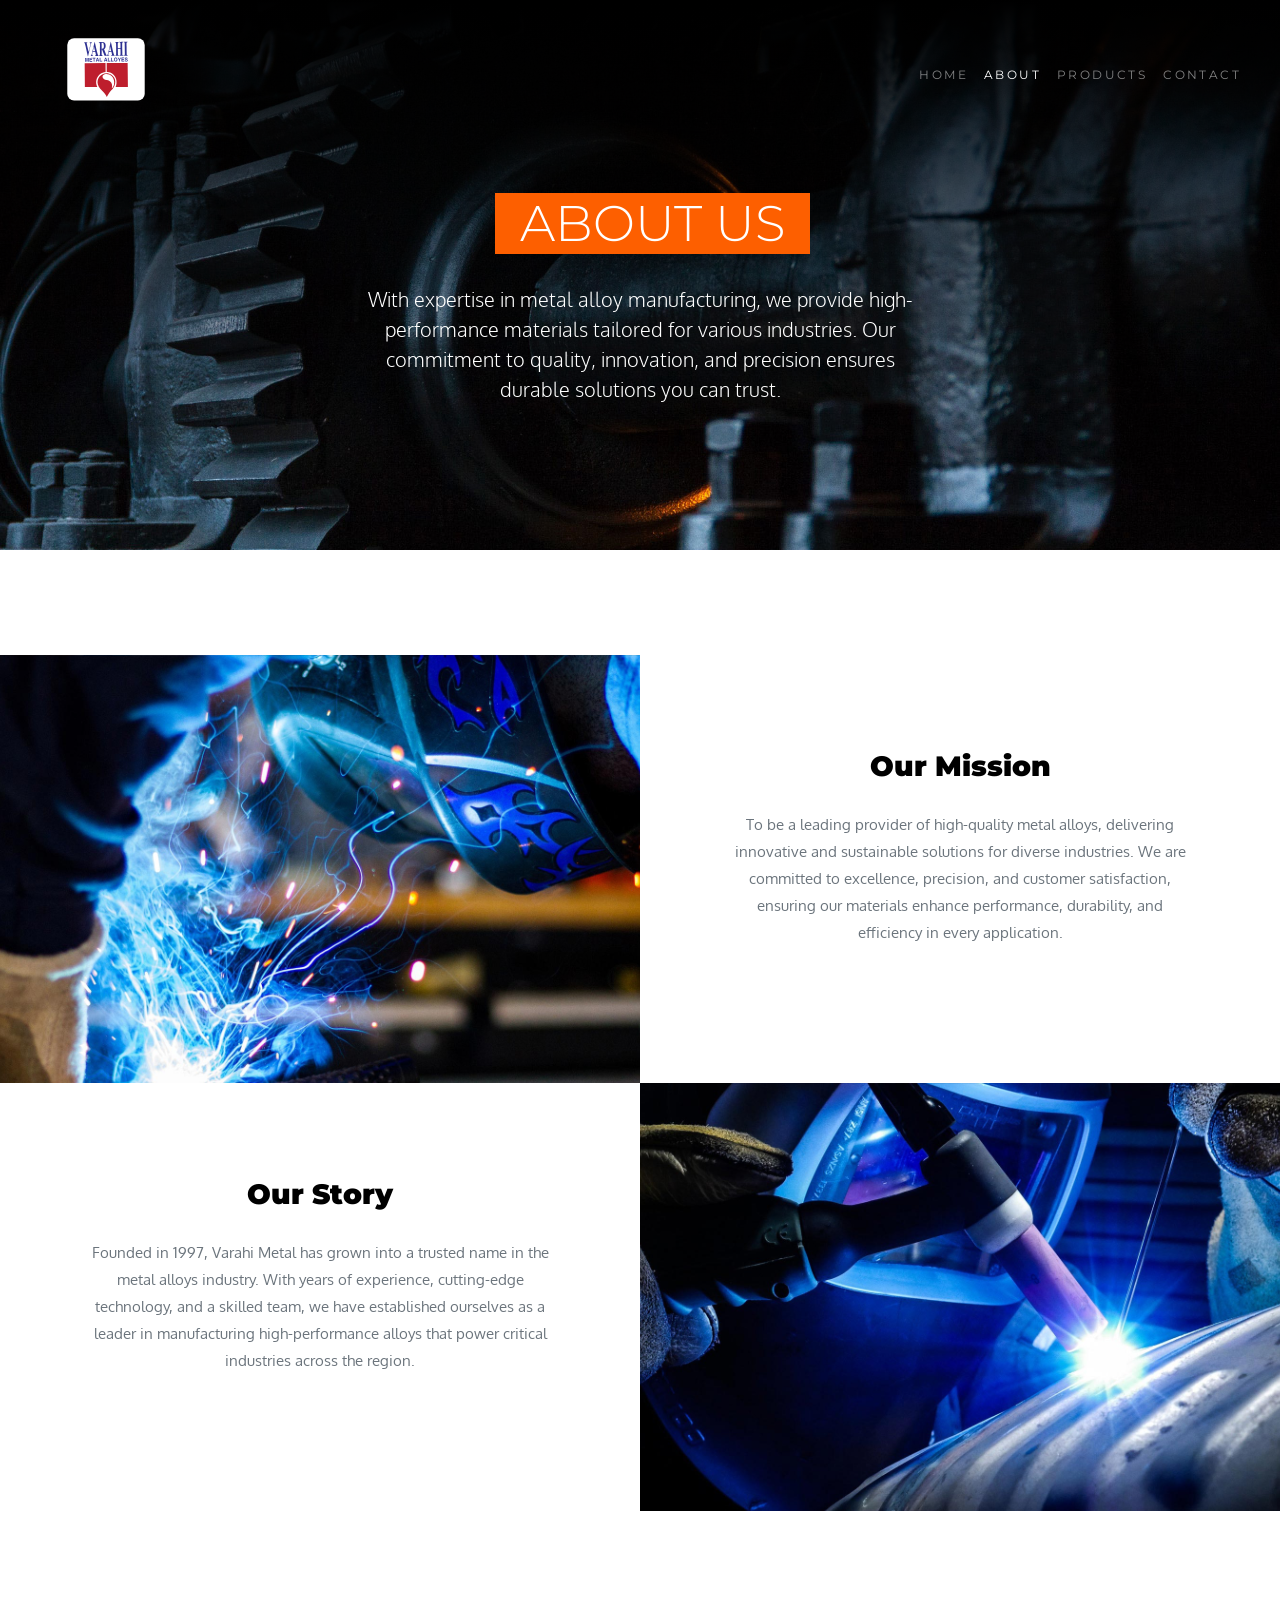
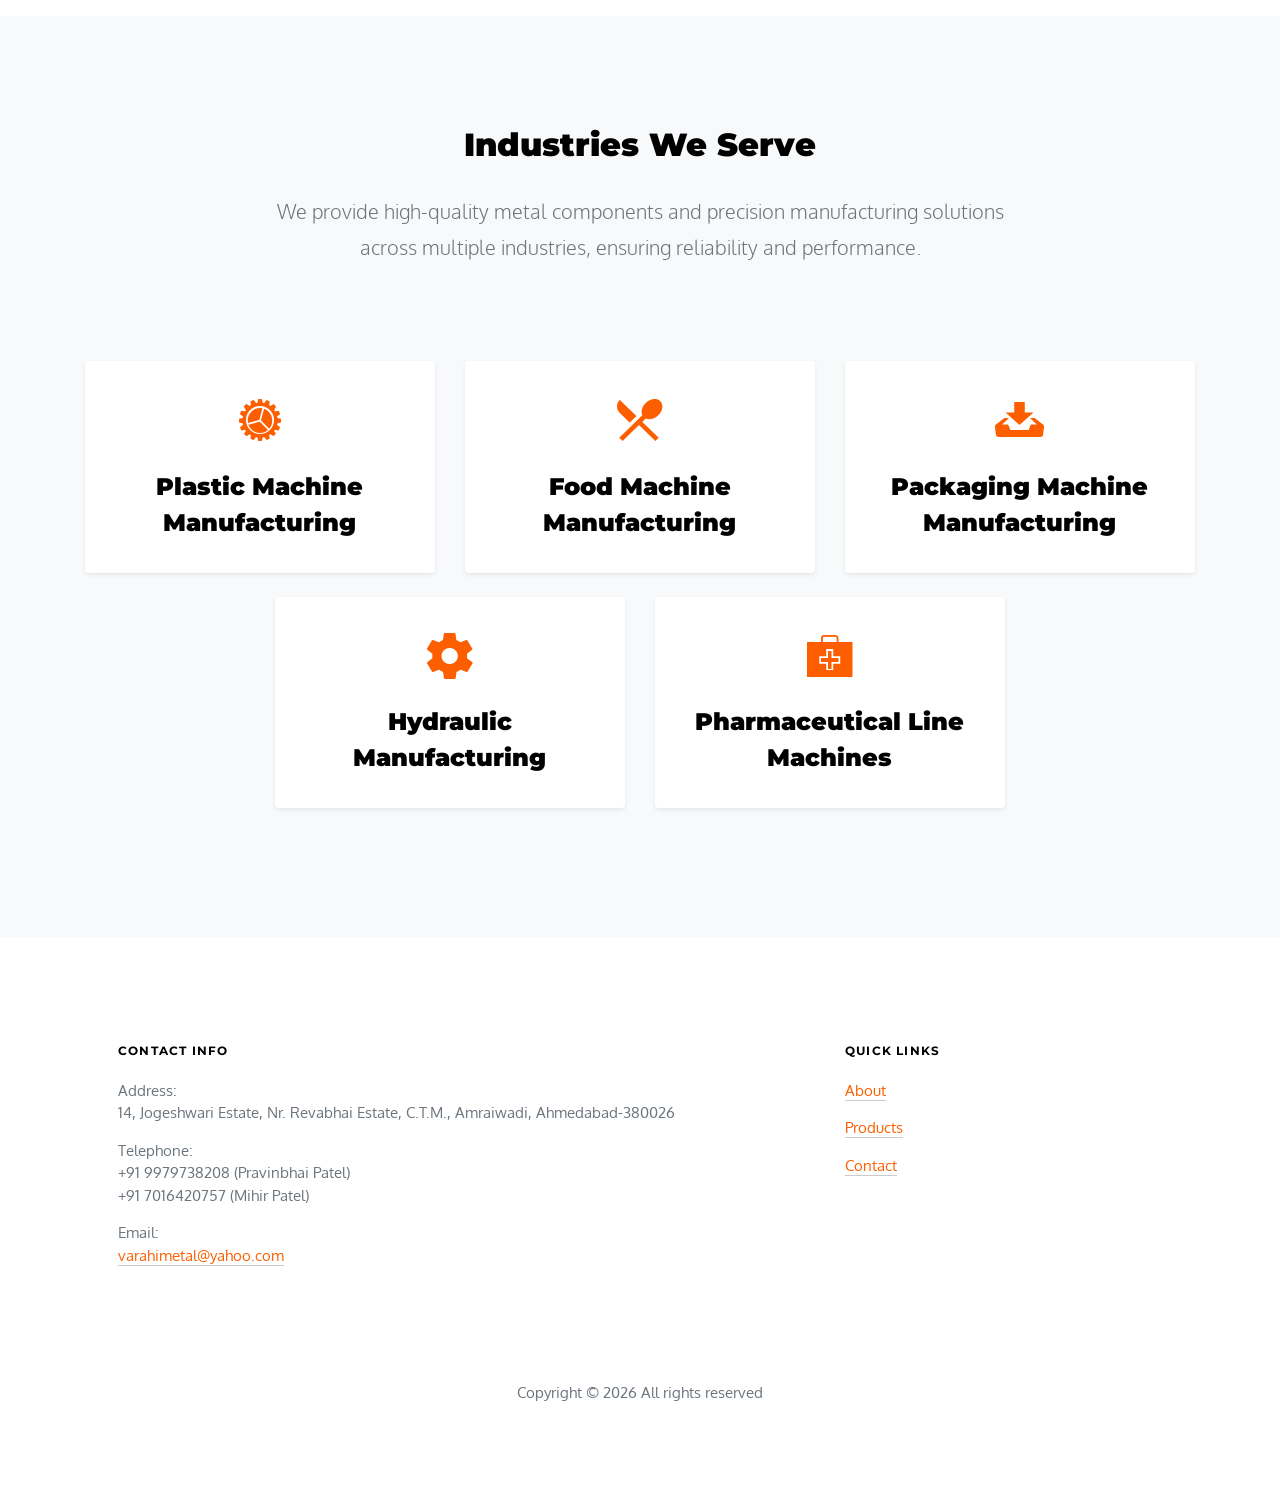
==== commit 342b7311: "home page, contact page, products page & about as done." ====
--- a/about.html
+++ b/about.html
@@ -1,7 +1,7 @@
 <!DOCTYPE html>
 <html lang="en">
   <head>
-    <title>About Us</title>
+    <title>About Us | Varahi Metal</title>
     <meta charset="utf-8" />
     <meta
       name="viewport"
@@ -12,7 +12,7 @@
       href="https://fonts.googleapis.com/css?family=Montserrat:400,700|Oxygen:400,700"
       rel="stylesheet"
     />
-
+    <link rel="stylesheet" href="css/bootstrap.css" />
     <link rel="stylesheet" href="css/animate.css" />
     <link rel="stylesheet" href="css/owl.carousel.min.css" />
     <link rel="stylesheet" href="css/jquery.fancybox.min.css" />
@@ -52,7 +52,7 @@
       </div>
     </div>
 
-    <section>
+    <section class="section">
       <div class="half d-lg-flex d-block">
         <div
           class="image element-animate"
@@ -91,124 +91,51 @@
     </section>
 
     <section class="section bg-light">
-      <div class="container">
+      <div class="container text-center">
+        <div class="row justify-content-center mb-5 element-animate">
+          <div class="col-md-8 text-center">
+            <h2 class="heading mb-4">Industries We Serve</h2>
+            <p class="mb-5 lead">
+              We provide high-quality metal components and precision
+              manufacturing solutions across multiple industries, ensuring
+              reliability and performance.
+            </p>
+          </div>
+        </div>
         <div class="row">
-          <div class="col-md-6 col-lg-4 element-animate">
-            <div class="media block-6 d-block text-center">
-              <div class="icon mb-3">
-                <span class="ion-android-notifications text-primary"></span>
-              </div>
-              <div class="media-body">
-                <h3 class="heading">Modern Design</h3>
-                <p>
-                  Even the all-powerful Pointing has no control about the blind
-                  texts it is an almost unorthographic.
-                </p>
-              </div>
+          <div class="col-md-4 mb-4 industry-card scaling-image">
+            <div class="frame p-4 shadow-sm rounded bg-white">
+              <i class="ion-ios-cog display-4 text-primary"></i>
+              <h4 class="mt-3">Plastic Machine Manufacturing</h4>
             </div>
           </div>
-          <div class="col-md-6 col-lg-4 element-animate">
-            <div class="media block-6 d-block text-center">
-              <div class="icon mb-3">
-                <span class="ion-heart text-primary"></span>
-              </div>
-              <div class="media-body">
-                <h3 class="heading">Built With Passion</h3>
-                <p>
-                  Even the all-powerful Pointing has no control about the blind
-                  texts it is an almost unorthographic.
-                </p>
-              </div>
+          <div class="col-md-4 mb-4 industry-card scaling-image">
+            <div class="frame p-4 shadow-sm rounded bg-white">
+              <i class="ion-android-restaurant display-4 text-primary"></i>
+              <h4 class="mt-3">Food Machine Manufacturing</h4>
             </div>
           </div>
-          <div class="col-md-6 col-lg-4 element-animate">
-            <div class="media block-6 d-block text-center">
-              <div class="icon mb-3">
-                <span class="ion-flash text-primary"></span>
-              </div>
-              <div class="media-body">
-                <h3 class="heading">Fast Loading</h3>
-                <p>
-                  Even the all-powerful Pointing has no control about the blind
-                  texts it is an almost unorthographic.
-                </p>
-              </div>
+          <div class="col-md-4 mb-4 industry-card scaling-image">
+            <div class="frame p-4 shadow-sm rounded bg-white">
+              <i class="ion-archive display-4 text-primary"></i>
+              <h4 class="mt-3">Packaging Machine Manufacturing</h4>
+            </div>
+          </div>
+          <div class="col-md-4 offset-md-2 mb-4 industry-card scaling-image">
+            <div class="frame p-4 shadow-sm rounded bg-white">
+              <i class="ion-android-settings display-4 text-primary"></i>
+              <h4 class="mt-3">Hydraulic Manufacturing</h4>
+            </div>
+          </div>
+          <div class="col-md-4 mb-4 industry-card scaling-image">
+            <div class="frame p-4 shadow-sm rounded bg-white">
+              <i class="ion-ios-medkit display-4 text-primary"></i>
+              <h4 class="mt-3">Pharmaceutical Line Machines</h4>
             </div>
           </div>
         </div>
       </div>
     </section>
-    <!-- END section -->
-
-    <section class="section">
-      <div class="container">
-        <div class="row justify-content-center mb-5 element-animate">
-          <div class="col-md-8 text-center">
-            <h2 class="heading mb-4">Meet The Team</h2>
-            <p class="mb-5 lead">
-              Far far away, behind the word mountains, far from the countries
-              Vokalia and Consonantia, there live the blind texts. Separated
-              they live in Bookmarksgrove.
-            </p>
-          </div>
-        </div>
-        <div class="row">
-          <div class="col-lg-3">
-            <div class="media d-block media-custom text-center">
-              <a href="#"
-                ><img
-                  src="images/person_1.jpg"
-                  alt="Image Placeholder"
-                  class="img-fluid"
-              /></a>
-              <div class="media-body">
-                <h3 class="mt-0 text-black">Mellisa Howard</h3>
-              </div>
-            </div>
-          </div>
-          <div class="col-lg-3">
-            <div class="media d-block media-custom text-center">
-              <a href="#"
-                ><img
-                  src="images/person_2.jpg"
-                  alt="Image Placeholder"
-                  class="img-fluid"
-              /></a>
-              <div class="media-body">
-                <h3 class="mt-0 text-black">Mike Richardson</h3>
-              </div>
-            </div>
-          </div>
-          <div class="col-lg-3">
-            <div class="media d-block media-custom text-center">
-              <a href="#"
-                ><img
-                  src="images/person_4.jpg"
-                  alt="Image Placeholder"
-                  class="img-fluid"
-              /></a>
-              <div class="media-body">
-                <h3 class="mt-0 text-black">Laura Smith</h3>
-              </div>
-            </div>
-          </div>
-          <div class="col-lg-3">
-            <div class="media d-block media-custom text-center">
-              <a href="#"
-                ><img
-                  src="images/person_3.jpg"
-                  alt="Image Placeholder"
-                  class="img-fluid"
-              /></a>
-              <div class="media-body">
-                <h3 class="mt-0 text-black">Kevin Gold</h3>
-              </div>
-            </div>
-          </div>
-        </div>
-      </div>
-    </section>
-    <!-- END section -->
 
     <div id="footer-placeholder"></div>
 
--- a/css/custom.css
+++ b/css/custom.css
@@ -1,5 +1,5 @@
 .logo svg {
-  height: 150px;
+  /* height: 150px; */
   width: 150px;
 }
 
@@ -10,6 +10,35 @@
 
 .client-logo:hover {
   transform: scale(1.1);
+}
+
+.iframe-container {
+  position: relative;
+  width: 100%;
+  padding-top: 56.25%; /* Aspect ratio 16:9 (height/width = 9/16 = 56.25%) */
+  height: 0;
+  overflow: hidden;
+}
+
+.iframe-container iframe {
+  position: absolute;
+  top: 0;
+  left: 0;
+  width: 100%;
+  height: 100%;
+}
+
+.product-box {
+  position: relative;
+}
+.product-box img {
+  width: 100%;
+  height: 300px;
+  object-fit: cover;
+}
+
+.client-section {
+  gap: 1rem;
 }
 
 @media (max-width: 576px) {
